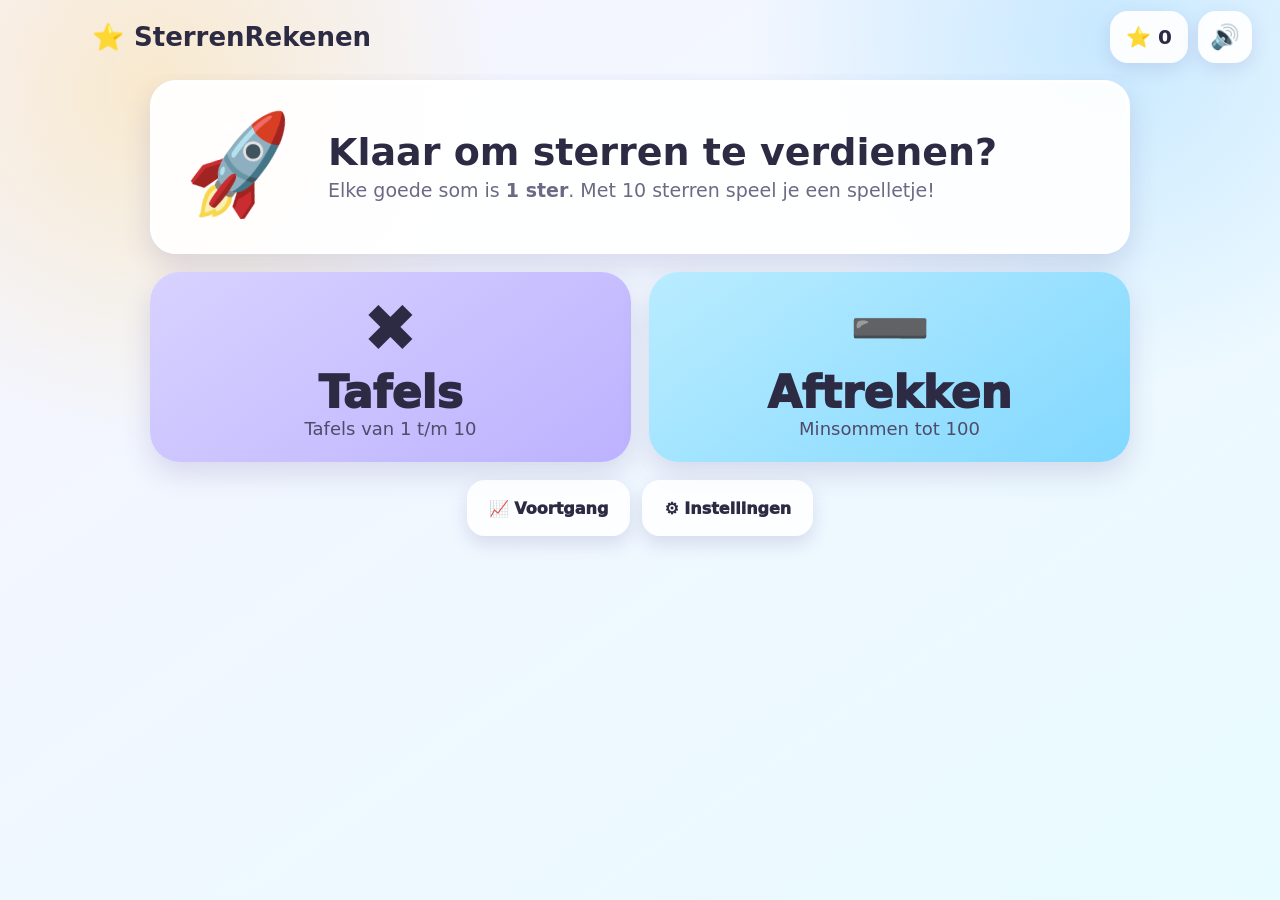
==== index.html @ 69e4a8ac "Added extracted webapp" ====
<!doctype html>
<html lang="nl">
<head>
  <meta charset="utf-8">
  <meta name="viewport" content="width=device-width, initial-scale=1, viewport-fit=cover, user-scalable=no">
  <meta name="theme-color" content="#6c5ce7">
  <meta name="color-scheme" content="light">
  <meta name="mobile-web-app-capable" content="yes">
  <meta name="apple-mobile-web-app-capable" content="yes">
  <meta name="apple-mobile-web-app-status-bar-style" content="default">
  <title>SterrenRekenen</title>
  <link rel="manifest" href="manifest.json">
  <link rel="icon" href="icons/icon-192.png">
  <link rel="apple-touch-icon" href="icons/icon-192.png">
  <link rel="stylesheet" href="style.css">
</head>
<body>
  <div id="app" class="app-shell">
    <header class="topbar">
      <button id="homeButton" class="icon-btn hidden" type="button" aria-label="Naar hoofdmenu">🏠</button>
      <div class="brand" aria-label="SterrenRekenen">
        <span class="brand-star">⭐</span>
        <span>SterrenRekenen</span>
      </div>
      <button id="starCounter" class="star-counter" type="button" aria-label="Voortgang bekijken">
        <span>⭐</span><strong id="starCount">0</strong>
      </button>
      <button id="soundButton" class="icon-btn" type="button" aria-label="Geluid aan of uit">🔊</button>
    </header>

    <main id="screenHost" class="screen-host" aria-live="polite"></main>

    <div id="toast" class="toast" role="status" aria-live="polite"></div>
    <div id="fxLayer" class="fx-layer" aria-hidden="true"></div>
  </div>

  <template id="homeTemplate">
    <section class="screen home-screen">
      <div class="hero-card">
        <div class="mascot" aria-hidden="true">🚀</div>
        <div>
          <h1>Klaar om sterren te verdienen?</h1>
          <p>Elke goede som is <strong>1 ster</strong>. Met 10 sterren speel je een spelletje!</p>
        </div>
      </div>

      <div class="main-choices">
        <button class="choice-card choice-multiply" data-action="choose-multiply" type="button">
          <span class="choice-icon">✖</span>
          <span class="choice-title">Tafels</span>
          <span class="choice-sub">Tafels van 1 t/m 10</span>
        </button>
        <button class="choice-card choice-subtract" data-action="choose-subtract" type="button">
          <span class="choice-icon">➖</span>
          <span class="choice-title">Aftrekken</span>
          <span class="choice-sub">Minsommen tot 100</span>
        </button>
      </div>

      <div id="unlockCard" class="unlock-card hidden">
        <div>
          <div class="unlock-title">🎉 Spelletje verdiend!</div>
          <div>Je hebt genoeg sterren.</div>
        </div>
        <button class="primary-btn game-btn" data-action="choose-game" type="button">🎮 SPEEL EEN SPELLETJE!</button>
      </div>

      <div class="home-actions">
        <button class="secondary-btn" data-action="progress" type="button">📈 Voortgang</button>
        <button class="secondary-btn" data-action="settings" type="button">⚙️ Instellingen</button>
      </div>
    </section>
  </template>

  <template id="tableTemplate">
    <section class="screen table-screen">
      <div class="section-heading">
        <div>
          <div class="eyebrow">Tafels</div>
          <h1>Kies wat je wilt oefenen</h1>
        </div>
      </div>
      <div id="tableGrid" class="table-grid"></div>
    </section>
  </template>

  <template id="practiceTemplate">
    <section class="screen practice-screen">
      <div class="practice-topline">
        <span id="practiceModeLabel" class="pill"></span>
        <span id="streakLabel" class="pill soft">🔥 0 op rij</span>
      </div>

      <div id="problemCard" class="problem-card">
        <div id="problemText" class="problem-text">3 × 7 = ?</div>
        <div id="answerDisplay" class="answer-display" aria-label="Ingevoerd antwoord">&nbsp;</div>
        <div id="feedbackText" class="feedback-text">Tik je antwoord in</div>
      </div>

      <div class="keypad" aria-label="Rekentoetsenbord">
        <button class="key" data-key="1" type="button">1</button>
        <button class="key" data-key="2" type="button">2</button>
        <button class="key" data-key="3" type="button">3</button>
        <button class="key" data-key="4" type="button">4</button>
        <button class="key" data-key="5" type="button">5</button>
        <button class="key" data-key="6" type="button">6</button>
        <button class="key" data-key="7" type="button">7</button>
        <button class="key" data-key="8" type="button">8</button>
        <button class="key" data-key="9" type="button">9</button>
        <button class="key key-back" data-key="back" type="button" aria-label="Wis laatste cijfer">⌫</button>
        <button class="key" data-key="0" type="button">0</button>
        <button class="key key-clear" data-key="clear" type="button" aria-label="Wis antwoord">C</button>
      </div>
      <button id="submitAnswer" class="primary-btn submit-btn" type="button">KLAAR</button>
    </section>
  </template>

  <template id="gameChoiceTemplate">
    <section class="screen game-choice-screen">
      <div class="section-heading centered">
        <div>
          <div class="eyebrow">Beloning</div>
          <h1>Kies een spelletje!</h1>
          <p>Na het spel gaan er 10 sterren van je voorraad af.</p>
        </div>
      </div>
      <div id="gameChoiceGrid" class="game-choice-grid"></div>
    </section>
  </template>

  <template id="gameTemplate">
    <section class="screen game-screen">
      <div class="game-hud">
        <div>
          <div id="gameTitle" class="game-title">Spel</div>
          <div id="gameInstruction" class="game-instruction"></div>
        </div>
        <div class="hud-box">⏱ <strong id="gameTime">30</strong></div>
        <div class="hud-box">🏆 <strong id="gameScore">0</strong></div>
      </div>
      <div id="gameArena" class="game-arena"></div>
    </section>
  </template>

  <template id="resultTemplate">
    <section class="screen result-screen">
      <div class="result-card">
        <div class="result-emoji">🏆</div>
        <div class="eyebrow">Spel afgelopen</div>
        <h1 id="resultTitle">Goed gespeeld!</h1>
        <p class="result-score">Score: <strong id="resultScore">0</strong></p>
        <p id="resultStars" class="result-stars"></p>
        <button class="primary-btn wide-btn" data-action="continue-practice" type="button">➕ VERDER REKENEN</button>
        <button class="secondary-btn wide-btn" data-action="home" type="button">🏠 Hoofdmenu</button>
      </div>
    </section>
  </template>

  <template id="progressTemplate">
    <section class="screen info-screen">
      <div class="info-card">
        <div class="eyebrow">Voortgang</div>
        <h1>Wat heb je al gedaan?</h1>
        <div id="progressStats" class="stats-grid"></div>
        <button class="primary-btn wide-btn" data-action="home" type="button">KLAAR</button>
      </div>
    </section>
  </template>

  <template id="settingsTemplate">
    <section class="screen info-screen">
      <div class="info-card">
        <div class="eyebrow">Instellingen</div>
        <h1>Maak het fijn voor jou</h1>
        <div class="settings-list">
          <button id="settingsSound" class="setting-row" data-action="toggle-sound" type="button">
            <span>Geluid</span><strong>🔊 Aan</strong>
          </button>
          <button id="fullscreenButton" class="setting-row" data-action="fullscreen" type="button">
            <span>Volledig scherm</span><strong>⛶ Open</strong>
          </button>
          <button id="installButton" class="setting-row hidden" data-action="install" type="button">
            <span>App installeren</span><strong>📲 Installeren</strong>
          </button>
          <button class="setting-row danger-row" data-action="reset-progress" type="button">
            <span>Voortgang wissen</span><strong>🗑 Wissen</strong>
          </button>
        </div>
        <p class="small-note">Alles wordt alleen op dit apparaat opgeslagen. Er is geen account en er worden geen gegevens verstuurd.</p>
        <button class="primary-btn wide-btn" data-action="home" type="button">KLAAR</button>
      </div>
    </section>
  </template>

  <script src="math.js" defer></script>
  <script src="games.js" defer></script>
  <script src="app.js" defer></script>
</body>
</html>
---- style.css ----
:root {
  --bg-a: #f7f4ff;
  --bg-b: #e8fbff;
  --ink: #2d2a44;
  --muted: #6d6984;
  --purple: #6c5ce7;
  --purple-dark: #5547c9;
  --yellow: #ffd166;
  --green: #2ecc71;
  --blue: #36b5ff;
  --pink: #ff6b9f;
  --orange: #ff9f43;
  --card: rgba(255,255,255,.92);
  --shadow: 0 12px 28px rgba(76, 61, 135, .16);
  --radius: 26px;
}

* { box-sizing: border-box; -webkit-tap-highlight-color: transparent; }
html, body { margin: 0; width: 100%; min-height: 100%; overflow: hidden; }
body {
  min-height: 100dvh;
  font-family: ui-rounded, "Arial Rounded MT Bold", "Trebuchet MS", system-ui, sans-serif;
  color: var(--ink);
  background:
    radial-gradient(circle at 12% 10%, rgba(255,209,102,.32), transparent 22rem),
    radial-gradient(circle at 86% 4%, rgba(54,181,255,.22), transparent 22rem),
    linear-gradient(145deg, var(--bg-a), var(--bg-b));
  user-select: none;
  -webkit-user-select: none;
  overscroll-behavior: none;
}
button { font: inherit; color: inherit; touch-action: manipulation; }
button:focus-visible { outline: 4px solid rgba(54,181,255,.45); outline-offset: 3px; }
button:active { transform: translateY(2px) scale(.985); }

.app-shell { min-height: 100dvh; display: flex; flex-direction: column; position: relative; overflow: hidden; }
.topbar {
  height: 74px;
  padding: max(10px, env(safe-area-inset-top)) clamp(12px, 3vw, 28px) 10px;
  display: grid;
  grid-template-columns: 54px 1fr auto 54px;
  align-items: center;
  gap: 10px;
  z-index: 20;
}
/* Geef elk onderdeel een vaste gridkolom. Zo schuift de titel niet op als de homeknop verborgen is. */
#homeButton { grid-column: 1; }
.brand { grid-column: 2; min-width: 0; display: flex; align-items: center; gap: 10px; font-weight: 900; font-size: clamp(18px, 3vw, 26px); white-space: nowrap; overflow: hidden; }
.star-counter { grid-column: 3; }
#soundButton { grid-column: 4; }
.brand-star { animation: bob 2.2s ease-in-out infinite; }
.icon-btn, .star-counter {
  min-width: 52px; min-height: 52px; border: 0; border-radius: 18px; background: var(--card); box-shadow: 0 6px 18px rgba(76,61,135,.12); cursor: pointer;
}
.icon-btn { font-size: 24px; }
.star-counter { padding: 0 16px; display: flex; align-items: center; gap: 7px; font-size: 20px; }

.screen-host { flex: 1; min-height: 0; overflow: auto; padding: 6px clamp(12px, 3vw, 30px) max(18px, env(safe-area-inset-bottom)); }
.screen { width: min(980px, 100%); margin: 0 auto; min-height: 100%; animation: fadeUp .25s ease both; }
.hidden { display: none !important; }

.home-screen { display: flex; flex-direction: column; justify-content: center; gap: 18px; padding-bottom: 12px; }
.hero-card, .info-card, .result-card {
  background: var(--card); border: 3px solid rgba(255,255,255,.9); border-radius: var(--radius); box-shadow: var(--shadow);
}
.hero-card { display: flex; align-items: center; gap: clamp(14px, 4vw, 30px); padding: clamp(18px, 4vw, 30px); }
.hero-card h1 { margin: 0 0 7px; font-size: clamp(24px, 4vw, 38px); line-height: 1.05; }
.hero-card p { margin: 0; color: var(--muted); font-size: clamp(15px, 2.4vw, 19px); }
.mascot { font-size: clamp(54px, 10vw, 92px); transform: rotate(-8deg); animation: floaty 3s ease-in-out infinite; }

.main-choices { display: grid; grid-template-columns: repeat(2, minmax(0,1fr)); gap: 18px; }
.choice-card { border: 0; min-height: 190px; border-radius: 30px; padding: 20px; display: flex; flex-direction: column; align-items: center; justify-content: center; cursor: pointer; box-shadow: var(--shadow); transition: transform .18s ease, box-shadow .18s ease; }
.choice-card:hover { transform: translateY(-3px); box-shadow: 0 16px 32px rgba(76,61,135,.2); }
.choice-multiply { background: linear-gradient(145deg,#d8d2ff,#bcb2ff); }
.choice-subtract { background: linear-gradient(145deg,#b9ecff,#82d8ff); }
.choice-icon { font-size: clamp(46px, 7vw, 66px); font-weight: 900; line-height: 1; }
.choice-title { font-size: clamp(28px, 5vw, 44px); font-weight: 1000; margin-top: 5px; }
.choice-sub { color: #4f4b68; font-size: clamp(14px, 2vw, 18px); }

.unlock-card { background: linear-gradient(100deg,#fff2a8,#ffd166); border: 3px solid rgba(255,255,255,.72); border-radius: 24px; padding: 14px 18px; display: flex; align-items: center; justify-content: space-between; gap: 14px; box-shadow: var(--shadow); }
.unlock-title { font-weight: 1000; font-size: 20px; }
.home-actions { display: flex; gap: 12px; justify-content: center; flex-wrap: wrap; }

.primary-btn, .secondary-btn {
  border: 0; border-radius: 18px; min-height: 56px; padding: 12px 22px; font-weight: 1000; cursor: pointer; box-shadow: 0 8px 18px rgba(76,61,135,.15); transition: transform .14s ease;
}
.primary-btn { color: white; background: linear-gradient(180deg,var(--purple),var(--purple-dark)); }
.secondary-btn { background: rgba(255,255,255,.86); }
.game-btn { white-space: nowrap; }
.wide-btn { width: 100%; margin-top: 12px; }

.section-heading { display: flex; align-items: flex-end; justify-content: space-between; margin: 14px 2px 20px; }
.section-heading.centered { text-align: center; justify-content: center; }
.section-heading h1, .info-card h1, .result-card h1 { margin: 3px 0 0; font-size: clamp(28px, 5vw, 42px); }
.section-heading p { margin: 7px 0 0; color: var(--muted); }
.eyebrow { text-transform: uppercase; letter-spacing: .11em; color: var(--purple); font-size: 13px; font-weight: 1000; }

.table-grid { display: grid; grid-template-columns: repeat(4, minmax(0,1fr)); gap: 14px; padding-bottom: 14px; }
.table-btn { min-height: 92px; border: 0; border-radius: 22px; background: rgba(255,255,255,.92); box-shadow: 0 8px 20px rgba(76,61,135,.12); font-size: clamp(22px, 4vw, 32px); font-weight: 1000; cursor: pointer; }
.table-btn.all { grid-column: span 2; background: linear-gradient(145deg,#fff0a5,#ffd166); }
.table-btn.done { box-shadow: inset 0 0 0 4px rgba(46,204,113,.38), 0 8px 20px rgba(76,61,135,.12); }

.practice-screen { display: flex; flex-direction: column; gap: 12px; max-width: 700px; padding-bottom: 12px; }
.practice-topline { display: flex; gap: 10px; justify-content: space-between; }
.pill { padding: 9px 13px; background: rgba(108,92,231,.12); border-radius: 999px; font-weight: 900; }
.pill.soft { background: rgba(255,159,67,.14); }
.problem-card { flex: 1 0 auto; min-height: 210px; background: var(--card); border: 3px solid rgba(255,255,255,.9); border-radius: 30px; box-shadow: var(--shadow); padding: 18px; display: grid; place-items: center; align-content: center; transition: background .2s ease, transform .2s ease; }
.problem-card.correct { background: #ddf9e9; animation: successPulse .46s ease; }
.problem-card.try-again { animation: gentleShake .3s ease; }
.problem-text { font-size: clamp(44px, 10vw, 82px); font-weight: 1000; line-height: 1.05; text-align: center; font-variant-numeric: tabular-nums; }
.answer-display { margin-top: 6px; min-height: 49px; font-size: clamp(30px, 7vw, 50px); font-weight: 1000; color: var(--purple); }
.feedback-text { min-height: 24px; margin-top: 6px; color: var(--muted); font-weight: 800; text-align: center; }
.keypad { display: grid; grid-template-columns: repeat(3,1fr); gap: 8px; }
.key { min-height: clamp(54px, 8vh, 68px); border: 0; border-radius: 17px; background: rgba(255,255,255,.94); box-shadow: 0 5px 12px rgba(76,61,135,.12); font-size: clamp(24px, 5vw, 34px); font-weight: 1000; cursor: pointer; }
.key-back { background: #ffe6ee; }
.key-clear { background: #fff0d8; }
.submit-btn { min-height: 64px; font-size: 22px; }

.game-choice-grid { display: grid; grid-template-columns: repeat(3,minmax(0,1fr)); gap: 16px; padding-bottom: 18px; }
.game-option { min-height: 175px; border: 0; border-radius: 28px; padding: 18px; background: var(--card); box-shadow: var(--shadow); cursor: pointer; display: flex; flex-direction: column; justify-content: center; align-items: center; text-align: center; }
.game-option .emoji { font-size: 54px; }
.game-option .name { margin-top: 8px; font-weight: 1000; font-size: 22px; }
.game-option .desc { margin-top: 5px; color: var(--muted); font-size: 14px; }

.game-screen { display: flex; flex-direction: column; min-height: 100%; overflow: hidden; }
.game-hud { display: grid; grid-template-columns: 1fr auto auto; gap: 10px; align-items: center; margin-bottom: 8px; }
.game-title { font-weight: 1000; font-size: clamp(20px,3.5vw,30px); }
.game-instruction { color: var(--muted); font-size: 14px; }
.hud-box { background: rgba(255,255,255,.9); border-radius: 16px; min-width: 78px; min-height: 52px; display: grid; place-items: center; padding: 7px 12px; box-shadow: 0 5px 14px rgba(76,61,135,.1); }
.game-arena { position: relative; flex: 1; min-height: 360px; border-radius: 28px; overflow: hidden; background: linear-gradient(180deg,#bfeeff,#e9faff); box-shadow: inset 0 0 0 3px rgba(255,255,255,.7), var(--shadow); touch-action: none; }

/* Catch game */
.catcher-basket { position:absolute; width:92px; height:56px; bottom:16px; left:50%; transform:translateX(-50%); display:grid; place-items:center; font-size:54px; z-index:4; pointer-events:none; }
.falling-item { position:absolute; width:48px; height:48px; display:grid; place-items:center; font-size:38px; pointer-events:none; will-change:transform; }

/* Balloons */
.balloon { position:absolute; width:74px; height:92px; border:0; background:transparent; font-size:58px; cursor:pointer; transform-origin:center bottom; animation: balloonWobble 1.4s ease-in-out infinite alternate; }
.balloon.pop { animation: pop .18s ease forwards; pointer-events:none; }

/* Moles */
.mole-grid { width:100%; height:100%; min-height:360px; display:grid; grid-template-columns:repeat(3,1fr); gap:12px; padding:18px; align-content:center; }
.mole-hole { position:relative; min-height:92px; border-radius:50%; background:rgba(86,62,52,.18); box-shadow:inset 0 12px 18px rgba(86,62,52,.18); overflow:hidden; }
.mole-target { position:absolute; inset:0; border:0; background:transparent; font-size:58px; transform:translateY(92%); transition:transform .14s ease; cursor:pointer; }
.mole-target.up { transform:translateY(5%); }

/* Space */
.space-arena { background: radial-gradient(circle at 40% 18%,#4851a7,#171938 65%,#0d0e22); }
.spaceship { position:absolute; width:72px; height:72px; bottom:20px; left:50%; transform:translateX(-50%); display:grid; place-items:center; font-size:58px; pointer-events:none; z-index:4; }
.space-item { position:absolute; width:46px; height:46px; display:grid; place-items:center; font-size:36px; pointer-events:none; will-change:transform; }
.space-flash { position:absolute; inset:0; background:rgba(255,93,93,.22); opacity:0; pointer-events:none; }
.space-flash.hit { animation: hitFlash .22s ease; }

/* Memory */
.memory-grid { width:100%; height:100%; min-height:360px; display:grid; grid-template-columns:repeat(4,1fr); grid-template-rows:repeat(3,1fr); gap:10px; padding:14px; }
.memory-card { position:relative; border:0; border-radius:18px; background:linear-gradient(145deg,#d9b56f,#b98436); box-shadow:inset 0 0 0 4px rgba(255,255,255,.28),0 6px 12px rgba(76,61,135,.12); font-size:clamp(34px,7vw,56px); cursor:pointer; transform-style:preserve-3d; transition:transform .22s ease, background .22s ease; }
.memory-card::before { content:"🔒"; position:absolute; inset:0; display:grid; place-items:center; font-size:clamp(28px,6vw,48px); }
.memory-card.revealed, .memory-card.matched { background:#fff8de; }
.memory-card.revealed::before, .memory-card.matched::before { content:""; }
.memory-card.matched { box-shadow:inset 0 0 0 4px rgba(46,204,113,.4),0 6px 12px rgba(76,61,135,.12); }

.info-screen, .result-screen { display:grid; place-items:center; padding:16px 0; }
.info-card, .result-card { width:min(650px,100%); padding:clamp(20px,5vw,34px); }
.result-card { text-align:center; }
.result-emoji { font-size:76px; animation:bob 1.4s ease-in-out infinite; }
.result-score { font-size:28px; margin:14px 0 4px; }
.result-stars { color:var(--muted); }
.stats-grid { display:grid; grid-template-columns:repeat(2,1fr); gap:12px; margin:20px 0; }
.stat-card { padding:16px; background:#f6f4ff; border-radius:18px; }
.stat-number { font-size:32px; font-weight:1000; color:var(--purple); }
.stat-label { color:var(--muted); font-weight:800; }
.settings-list { display:grid; gap:10px; margin:20px 0; }
.setting-row { width:100%; min-height:62px; border:0; border-radius:18px; padding:12px 16px; display:flex; align-items:center; justify-content:space-between; gap:12px; background:#f6f4ff; cursor:pointer; }
.danger-row { background:#fff0f3; }
.small-note { font-size:13px; line-height:1.45; color:var(--muted); }

.toast { position:fixed; left:50%; bottom:max(22px,env(safe-area-inset-bottom)); transform:translate(-50%,18px); z-index:100; background:#29263d; color:white; border-radius:999px; padding:10px 18px; font-weight:900; opacity:0; pointer-events:none; transition:.22s ease; }
.toast.show { opacity:1; transform:translate(-50%,0); }
.fx-layer { position:fixed; inset:0; pointer-events:none; z-index:90; overflow:hidden; }
.confetti-piece { position:absolute; top:-24px; width:12px; height:18px; border-radius:3px; animation:confettiFall 1.7s linear forwards; }
.fly-star { position:fixed; font-size:34px; z-index:95; animation:starFly .72s cubic-bezier(.2,.75,.35,1) forwards; }

@keyframes fadeUp { from{opacity:0;transform:translateY(8px)} to{opacity:1;transform:none} }
@keyframes floaty { 0%,100%{transform:translateY(0) rotate(-8deg)} 50%{transform:translateY(-7px) rotate(-4deg)} }
@keyframes bob { 0%,100%{transform:translateY(0) rotate(0)} 50%{transform:translateY(-4px) rotate(8deg)} }
@keyframes successPulse { 0%{transform:scale(1)} 50%{transform:scale(1.018)} 100%{transform:scale(1)} }
@keyframes gentleShake { 0%,100%{transform:translateX(0)} 30%{transform:translateX(-6px)} 70%{transform:translateX(6px)} }
@keyframes balloonWobble { from{transform:rotate(-4deg)} to{transform:rotate(4deg)} }
@keyframes pop { to{transform:scale(1.35);opacity:0} }
@keyframes hitFlash { 0%{opacity:0} 45%{opacity:1} 100%{opacity:0} }
@keyframes confettiFall { to{transform:translate3d(var(--drift),110vh,0) rotate(780deg);opacity:.9} }
@keyframes starFly { 0%{transform:translate(0,0) scale(.8);opacity:0} 25%{opacity:1} 100%{transform:translate(var(--dx),var(--dy)) scale(.35);opacity:0} }

@media (max-width: 720px) {
  .topbar { grid-template-columns: 50px 1fr auto 50px; }
  .main-choices { grid-template-columns: 1fr; }
  .choice-card { min-height: 140px; }
  .unlock-card { flex-direction:column; text-align:center; }
  .table-grid { grid-template-columns:repeat(3,1fr); }
  .table-btn.all { grid-column:span 3; }
  .game-choice-grid { grid-template-columns:1fr; }
  .game-option { min-height:120px; }
}

@media (max-width: 480px) {
  .brand span:last-child { display:none; }
}

@media (max-height: 720px) and (orientation: landscape) {
  .topbar { height:58px; padding-top:6px; padding-bottom:6px; }
  .icon-btn,.star-counter { min-height:44px; min-width:44px; }
  .home-screen { justify-content:flex-start; gap:10px; }
  .hero-card { padding:12px 18px; }
  .hero-card h1 { font-size:24px; }
  .mascot { font-size:52px; }
  .choice-card { min-height:130px; }
  .practice-screen { gap:7px; }
  .problem-card { min-height:140px; padding:10px; }
  .problem-text { font-size:52px; }
  .answer-display { min-height:34px; font-size:34px; }
  .key { min-height:45px; }
  .submit-btn { min-height:52px; }
  .game-arena { min-height:280px; }
}

@media (prefers-reduced-motion: reduce) {
  *,*::before,*::after { animation-duration:.001ms !important; animation-iteration-count:1 !important; transition-duration:.001ms !important; }
}


.reward-modal { position:fixed; inset:0; z-index:120; display:grid; place-items:center; padding:18px; background:rgba(45,42,68,.36); backdrop-filter:blur(5px); }
.reward-card { width:min(480px,100%); padding:26px; text-align:center; background:white; border-radius:30px; box-shadow:0 22px 55px rgba(45,42,68,.28); animation:successPulse .35s ease; }
.reward-card h2 { margin:5px 0 8px; font-size:clamp(28px,6vw,40px); }
.reward-card p { color:var(--muted); margin:0 0 14px; }
.reward-stars { font-size:44px; margin-bottom:5px; letter-spacing:6px; }
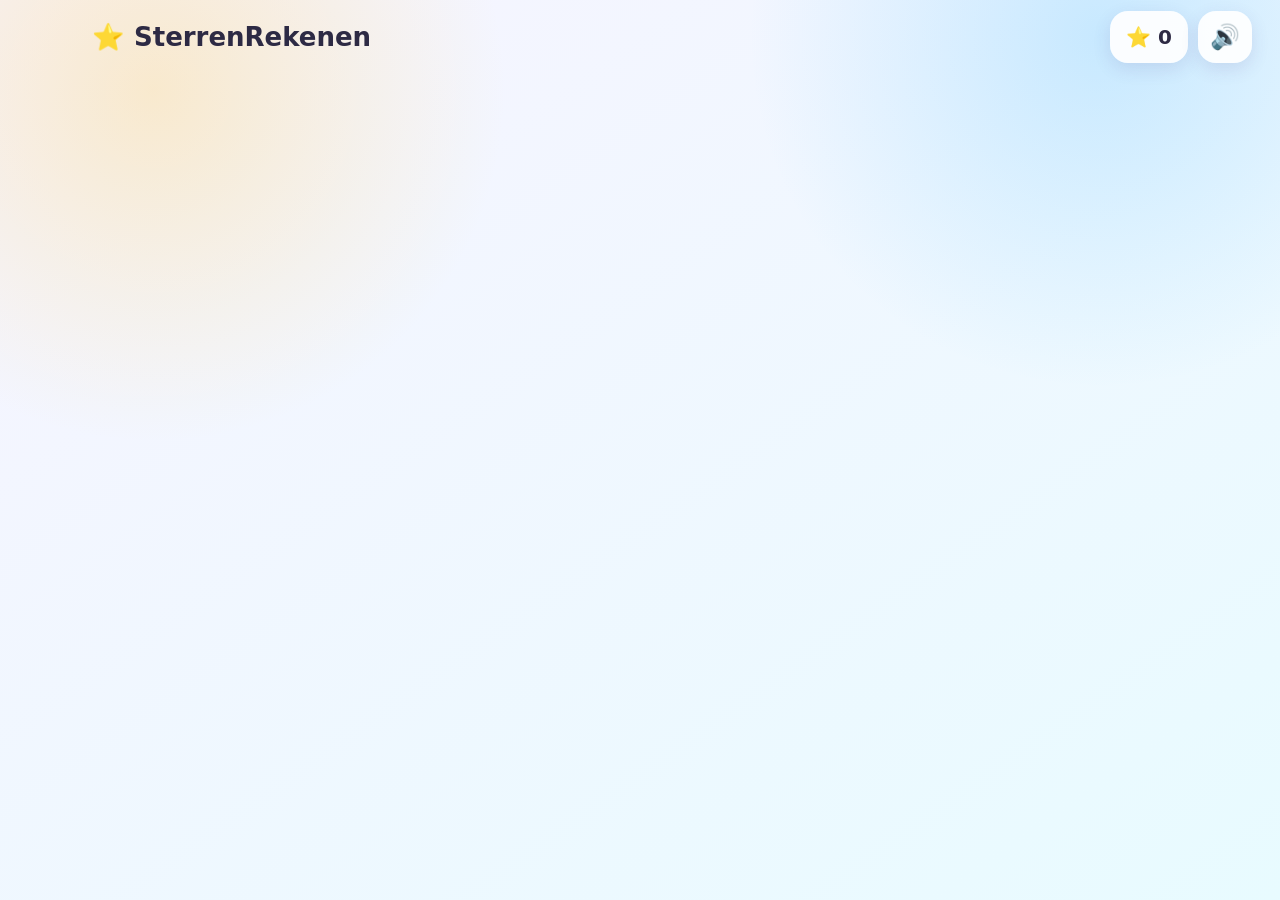
==== commit e52caa73: "initial city builder game" ====
--- a/index.html
+++ b/index.html
@@ -40,7 +40,7 @@
         <div class="mascot" aria-hidden="true">🚀</div>
         <div>
           <h1>Klaar om sterren te verdienen?</h1>
-          <p>Elke goede som is <strong>1 ster</strong>. Met 10 sterren speel je een spelletje!</p>
+          <p>Elke goede som is <strong>1 ster</strong>. Speel een spelletje met 10 sterren of spaar voor je eigen stad!</p>
         </div>
       </div>
 
@@ -65,6 +65,12 @@
         <button class="primary-btn game-btn" data-action="choose-game" type="button">🎮 SPEEL EEN SPELLETJE!</button>
       </div>
 
+      <button class="city-home-card" data-action="city" type="button">
+        <span class="city-home-art" aria-hidden="true"></span>
+        <span class="city-home-copy"><span class="eyebrow">Bouwen met je sterren</span><strong>Mijn sterrenstad</strong><span>Huisjes, bloemen en jouw eigen straten.<br>Wat bouw jij vandaag?</span></span>
+        <span class="city-home-arrow" aria-hidden="true">➜</span>
+      </button>
+
       <div class="home-actions">
         <button class="secondary-btn" data-action="progress" type="button">📈 Voortgang</button>
         <button class="secondary-btn" data-action="settings" type="button">⚙️ Instellingen</button>
@@ -77,10 +83,12 @@
       <div class="section-heading">
         <div>
           <div class="eyebrow">Tafels</div>
-          <h1>Kies wat je wilt oefenen</h1>
+          <h1>Kies één of meer tafels</h1>
+          <p>Tik op alle tafels die je samen wilt oefenen.</p>
         </div>
       </div>
       <div id="tableGrid" class="table-grid"></div>
+      <button id="startTablesButton" class="primary-btn wide-btn" data-action="start-tables" type="button" disabled>START MET REKENEN</button>
     </section>
   </template>
 
@@ -112,6 +120,7 @@
         <button class="key key-clear" data-key="clear" type="button" aria-label="Wis antwoord">C</button>
       </div>
       <button id="submitAnswer" class="primary-btn submit-btn" type="button">KLAAR</button>
+      <div class="keyboard-hint">⌨️ Typ cijfers • Enter is klaar • Backspace wist</div>
     </section>
   </template>
 
@@ -194,6 +203,8 @@
 
   <script src="math.js" defer></script>
   <script src="games.js" defer></script>
+  <script src="city-model.js" defer></script>
+  <script src="city.js" defer></script>
   <script src="app.js" defer></script>
 </body>
 </html>
--- a/style.css
+++ b/style.css
@@ -33,8 +33,9 @@
 button:focus-visible { outline: 4px solid rgba(54,181,255,.45); outline-offset: 3px; }
 button:active { transform: translateY(2px) scale(.985); }
 
-.app-shell { min-height: 100dvh; display: flex; flex-direction: column; position: relative; overflow: hidden; }
+.app-shell { height: 100dvh; min-height: 100dvh; display: flex; flex-direction: column; position: relative; overflow: hidden; }
 .topbar {
+  flex-shrink: 0;
   height: 74px;
   padding: max(10px, env(safe-area-inset-top)) clamp(12px, 3vw, 28px) 10px;
   display: grid;
@@ -99,6 +100,9 @@
 .table-btn { min-height: 92px; border: 0; border-radius: 22px; background: rgba(255,255,255,.92); box-shadow: 0 8px 20px rgba(76,61,135,.12); font-size: clamp(22px, 4vw, 32px); font-weight: 1000; cursor: pointer; }
 .table-btn.all { grid-column: span 2; background: linear-gradient(145deg,#fff0a5,#ffd166); }
 .table-btn.done { box-shadow: inset 0 0 0 4px rgba(46,204,113,.38), 0 8px 20px rgba(76,61,135,.12); }
+.table-btn.selected { color:white; background:linear-gradient(145deg,var(--purple),var(--purple-dark)); box-shadow:0 10px 24px rgba(85,71,201,.3); }
+.table-btn.selected.done { box-shadow:inset 0 0 0 4px rgba(255,255,255,.35),0 10px 24px rgba(85,71,201,.3); }
+.primary-btn:disabled { opacity:.48; cursor:not-allowed; box-shadow:none; }
 
 .practice-screen { display: flex; flex-direction: column; gap: 12px; max-width: 700px; padding-bottom: 12px; }
 .practice-topline { display: flex; gap: 10px; justify-content: space-between; }
@@ -115,12 +119,19 @@
 .key-back { background: #ffe6ee; }
 .key-clear { background: #fff0d8; }
 .submit-btn { min-height: 64px; font-size: 22px; }
+.keyboard-hint { display:none; color:var(--muted); font-size:13px; font-weight:800; text-align:center; }
+
+@media (hover:hover) and (pointer:fine) {
+  .keyboard-hint { display:block; }
+}
 
 .game-choice-grid { display: grid; grid-template-columns: repeat(3,minmax(0,1fr)); gap: 16px; padding-bottom: 18px; }
 .game-option { min-height: 175px; border: 0; border-radius: 28px; padding: 18px; background: var(--card); box-shadow: var(--shadow); cursor: pointer; display: flex; flex-direction: column; justify-content: center; align-items: center; text-align: center; }
 .game-option .emoji { font-size: 54px; }
 .game-option .name { margin-top: 8px; font-weight: 1000; font-size: 22px; }
 .game-option .desc { margin-top: 5px; color: var(--muted); font-size: 14px; }
+.game-option.featured { position:relative; background:linear-gradient(145deg,#fff5bd,#ffd6f0); box-shadow:inset 0 0 0 4px rgba(255,255,255,.7),var(--shadow); }
+.new-badge { position:absolute; top:10px; right:10px; padding:5px 9px; border-radius:999px; color:white; background:var(--pink); font-size:11px; font-weight:1000; transform:rotate(5deg); }
 
 .game-screen { display: flex; flex-direction: column; min-height: 100%; overflow: hidden; }
 .game-hud { display: grid; grid-template-columns: 1fr auto auto; gap: 10px; align-items: center; margin-bottom: 8px; }
@@ -157,6 +168,28 @@
 .memory-card.revealed, .memory-card.matched { background:#fff8de; }
 .memory-card.revealed::before, .memory-card.matched::before { content:""; }
 .memory-card.matched { box-shadow:inset 0 0 0 4px rgba(46,204,113,.4),0 6px 12px rgba(76,61,135,.12); }
+
+/* Draakjesfeest */
+.dragon-arena { background:linear-gradient(180deg,#6d5dfc 0%,#b47cff 48%,#ffe59a 100%); padding:14px; display:flex; flex-direction:column; gap:10px; }
+.dragon-top { display:grid; grid-template-columns:auto 1fr auto; gap:12px; align-items:center; min-height:105px; }
+.dragon-friend { font-size:72px; filter:drop-shadow(0 7px 4px rgba(45,42,68,.2)); transform-origin:center bottom; }
+.dragon-friend.happy { animation:dragonHappy .34s ease; }
+.dragon-wish { background:white; border-radius:24px; padding:12px 16px; text-align:center; box-shadow:var(--shadow); font-weight:900; }
+.dragon-wish strong { display:block; font-size:42px; line-height:1.05; }
+.dragon-combo { min-width:82px; color:white; text-align:center; font-weight:1000; text-shadow:0 2px 5px rgba(45,42,68,.25); }
+.dragon-combo strong { display:block; font-size:30px; }
+.dragon-meter { height:16px; background:rgba(255,255,255,.45); border-radius:999px; overflow:hidden; box-shadow:inset 0 2px 5px rgba(45,42,68,.15); }
+.dragon-meter-fill { height:100%; width:0; border-radius:inherit; background:linear-gradient(90deg,#ffd166,#ff6b9f,#6c5ce7,#36b5ff); transition:width .2s ease; }
+.dragon-food-grid { flex:1; display:grid; grid-template-columns:repeat(3,1fr); gap:10px; min-height:220px; }
+.dragon-food { border:0; border-radius:22px; background:rgba(255,255,255,.9); font-size:clamp(40px,8vw,64px); cursor:pointer; box-shadow:0 8px 18px rgba(45,42,68,.16); animation:foodArrive .2s ease both; }
+.dragon-food.good { animation:foodGood .3s ease forwards; }
+.dragon-food.bad { animation:gentleShake .3s ease; background:#ffe0e7; }
+.dragon-fever { position:absolute; inset:0; display:grid; place-items:center; color:white; font-size:clamp(34px,8vw,72px); font-weight:1000; text-align:center; text-shadow:0 5px 12px #8b3dc7; background:rgba(255,107,159,.22); pointer-events:none; animation:feverFlash .65s ease forwards; z-index:8; }
+
+@keyframes dragonHappy { 50%{transform:translateY(-12px) rotate(-7deg) scale(1.12)} }
+@keyframes foodArrive { from{opacity:0;transform:scale(.7) rotate(-5deg)} }
+@keyframes foodGood { to{transform:translateY(-30px) scale(.35);opacity:0} }
+@keyframes feverFlash { 0%{opacity:0;transform:scale(.7)} 30%{opacity:1;transform:scale(1)} 100%{opacity:0;transform:scale(1.15)} }
 
 .info-screen, .result-screen { display:grid; place-items:center; padding:16px 0; }
 .info-card, .result-card { width:min(650px,100%); padding:clamp(20px,5vw,34px); }
@@ -232,3 +265,94 @@
 .reward-card h2 { margin:5px 0 8px; font-size:clamp(28px,6vw,40px); }
 .reward-card p { color:var(--muted); margin:0 0 14px; }
 .reward-stars { font-size:44px; margin-bottom:5px; letter-spacing:6px; }
+
+/* Sterrenstad */
+.city-home-card { position: relative; display: flex; align-items: center; gap: 20px; width: 100%; min-height: 145px; padding: 15px 28px 15px 12px; text-align: left; border: 2px solid white; border-radius: 26px; background: linear-gradient(110deg,#d6edbc,#eff9df 48%,#faf4ff); box-shadow: var(--shadow); cursor: pointer; overflow: hidden; }
+.city-home-art { flex: 0 0 145px; height: 130px; background: url('assets/city-atlas.png') 0 0 / 400% 200%; }
+.city-home-copy { display: grid; gap: 5px; position: relative; }
+.city-home-copy strong { font-size: clamp(22px,3vw,31px); color: #494083; }
+.city-home-copy > span:last-child { color: #626775; font-size: 15px; line-height: 1.45; }
+.city-home-arrow { margin-left: auto; background: white; border-radius: 50%; width: 48px; height: 48px; flex-shrink: 0; display: grid; place-items: center; font-size: 25px; color: var(--purple); }
+.showing-city { padding-top: 0; }
+.city-screen { max-width: 1440px; width: 100%; }
+.city-heading { display:flex; align-items:center; justify-content:space-between; gap:16px; padding:10px 8px 16px; }
+.city-heading h1 { margin: 3px 0 4px; font-size: clamp(25px,3.1vw,38px); letter-spacing: -.9px; }
+.city-heading h1 span { color: #efb537; }
+.city-heading p { margin: 0; font-size: 14px; color: var(--muted); }
+.city-heading > button { font-size: 14px; min-height: 46px; white-space: nowrap; }
+.city-world-wrap { position:relative; border-radius:28px; overflow:hidden; border:3px solid #fff; box-shadow:0 12px 32px #588d5020; background:#e1f0ce; }
+#cityCanvas { display:block; width:100%; height:clamp(340px,49vh,600px); touch-action:none; cursor:grab; }
+#cityCanvas:active { cursor:grabbing; }
+#cityCanvas:focus-visible { outline:4px solid var(--purple); outline-offset:-5px; }
+.city-world-badge { position:absolute; top:18px; left:18px; z-index:1; display:flex; align-items:center; gap:8px; padding:8px 14px; background:#ffffffdf; border:1px solid #fff; border-radius:15px; color:#567141; font-size:13px; font-weight:800; pointer-events:none; box-shadow:0 4px 16px #497a3620; }
+.city-sun { font-size:23px; color:#edb334; }
+.city-world-controls { position:absolute; right:16px; bottom:18px; display:grid; gap:7px; }
+.city-world-controls button { width:44px; height:44px; border:2px solid white; border-radius:15px; box-shadow:0 3px 10px #576d3825; background:#fffffff0; color:var(--purple-dark); font-size:24px; cursor:pointer; }
+.city-world-controls button:last-child { font-size:18px; }
+.city-world-tip { position:absolute; bottom:15px; left:18px; border-radius:10px; padding:6px 10px; background:#ffffffe0; color:#557147; font-size:12px; pointer-events:none; }
+.city-build-panel { display:flex; justify-content:space-between; align-items:center; gap:12px; min-height:88px; padding:7px 18px 7px 8px; margin:10px 0 14px; background:#fff; border:1px solid #e6ddff; border-radius:20px; }
+.city-build-copy { display:flex; align-items:center; gap:10px; min-width:0; }
+.city-build-copy strong { font-size:17px; }
+.city-build-copy strong span { margin-left:8px; font-size:14px; color:#8e6d21; }
+.city-build-copy p { font-size:13px; color:var(--muted); margin:5px 0; line-height:1.4; }
+.city-build-actions { display:flex; gap:8px; flex-shrink:0; }
+.city-build-actions button { min-height:44px; font-size:13px; padding:10px 16px; }
+.city-build-actions button:disabled { opacity:.48; cursor:default; }
+.city-shop { background:#ffffffd9; border:2px solid #fff; border-radius:26px; padding:18px; box-shadow:0 6px 24px #6354820c; }
+.city-shop-heading { display:flex; align-items:center; justify-content:space-between; gap:12px; padding:0 4px 13px; }
+.city-shop h2 { margin:0 0 4px; font-size:25px; color:#40376e; }
+.city-shop-heading p { margin:0; font-size:14px; color:var(--muted); }
+.city-save-note { font-size:12px; color:#718568; background:#f1f7eb; border-radius:20px; padding:7px 12px; }
+.city-shop-grid { display:grid; grid-template-columns:repeat(8,minmax(0,1fr)); gap:9px; }
+.city-item { border:2px solid #eee8fb; border-radius:19px; background:linear-gradient(#fff,#f8f7ff); padding:4px 4px 10px; display:flex; flex-direction:column; align-items:center; min-width:0; cursor:pointer; transition:border-color .15s,background .15s; }
+.city-item:hover { border-color:#b8a2f5; background:#f2edff; }
+.city-item.selected { border:3px solid #8053e8; padding:3px 3px 9px; box-shadow:0 3px 14px #8053e81f; background:#f7f2ff; }
+.city-item strong { font-size:14px; }
+.city-price { font-size:15px; font-weight:900; color:#715428; margin:5px 0; }
+.city-item small { font-size:10px; color:#678451; }
+.city-item.saving small { color:#81788e; }
+.city-sprite { display:block; flex-shrink:0; width:100%; aspect-ratio:1; background-image:url('assets/city-atlas.png'); background-size:400% 200%; background-position:calc(var(--sx) * 100% / 3) calc(var(--sy) * 100%); background-repeat:no-repeat; }
+.city-selected-sprite { width:72px; height:72px; }
+.city-footnote { font-size:12px; color:var(--muted); text-align:center; margin:14px 8px 6px; line-height:1.5; }
+@media (max-width:950px) {
+  .city-shop-grid { grid-template-columns:repeat(4,minmax(0,1fr)); }
+  .city-item { display:grid; grid-template-columns:65px 1fr; grid-template-rows:1fr 1fr 1fr; column-gap:3px; text-align:left; padding:6px; }
+  .city-item.selected { padding:5px; }
+  .city-item .city-sprite { grid-row:1/4; }
+  .city-item strong { font-size:13px; align-self:end; }
+  .city-item .city-price { font-size:13px; margin:2px 0; }
+  .city-item small { font-size:9px; align-self:start; }
+}
+@media (max-width:620px) {
+  .city-heading { padding:8px 0 12px; gap:8px; }
+  .city-heading .eyebrow { font-size:10px; }
+  .city-heading h1 { font-size:25px; }
+  .city-heading p { font-size:11px; }
+  .city-heading > button { font-size:11px; padding:9px; min-width:0; }
+  .city-heading h1 span { display:none; }
+  .city-world-wrap { border-radius:20px; }
+  #cityCanvas { height:360px; }
+  .city-world-badge { top:10px; left:10px; font-size:11px; padding:5px 10px; }
+  .city-world-tip { max-width:calc(100% - 80px); bottom:10px; left:10px; font-size:10px; }
+  .city-world-controls { right:10px; bottom:12px; }
+  .city-build-panel { flex-wrap:wrap; padding:8px 10px; gap:6px; }
+  .city-build-copy { gap:4px; }
+  .city-selected-sprite { width:58px; height:58px; }
+  .city-build-actions { width:100%; justify-content:flex-end; }
+  .city-build-actions .primary-btn { flex:1; }
+  .city-shop { padding:12px 9px; border-radius:20px; }
+  .city-shop-grid { grid-template-columns:repeat(2,minmax(0,1fr)); gap:7px; }
+  .city-shop h2 { font-size:22px; }
+  .city-shop-heading p { font-size:12px; }
+  .city-save-note { display:none; }
+  .city-item { grid-template-columns:66px 1fr; }
+  .city-item strong { font-size:13px; }
+  .city-home-card { gap:5px; padding:12px 10px; }
+  .city-home-art { flex-basis:90px; height:90px; }
+  .city-home-copy > span:last-child { font-size:12px; }
+  .city-home-copy .eyebrow { font-size:10px; }
+  .city-home-arrow { width:32px; height:32px; font-size:18px; }
+}
+@media (prefers-reduced-motion: reduce) {
+  .city-screen, .city-item { animation:none; transition:none; }
+}
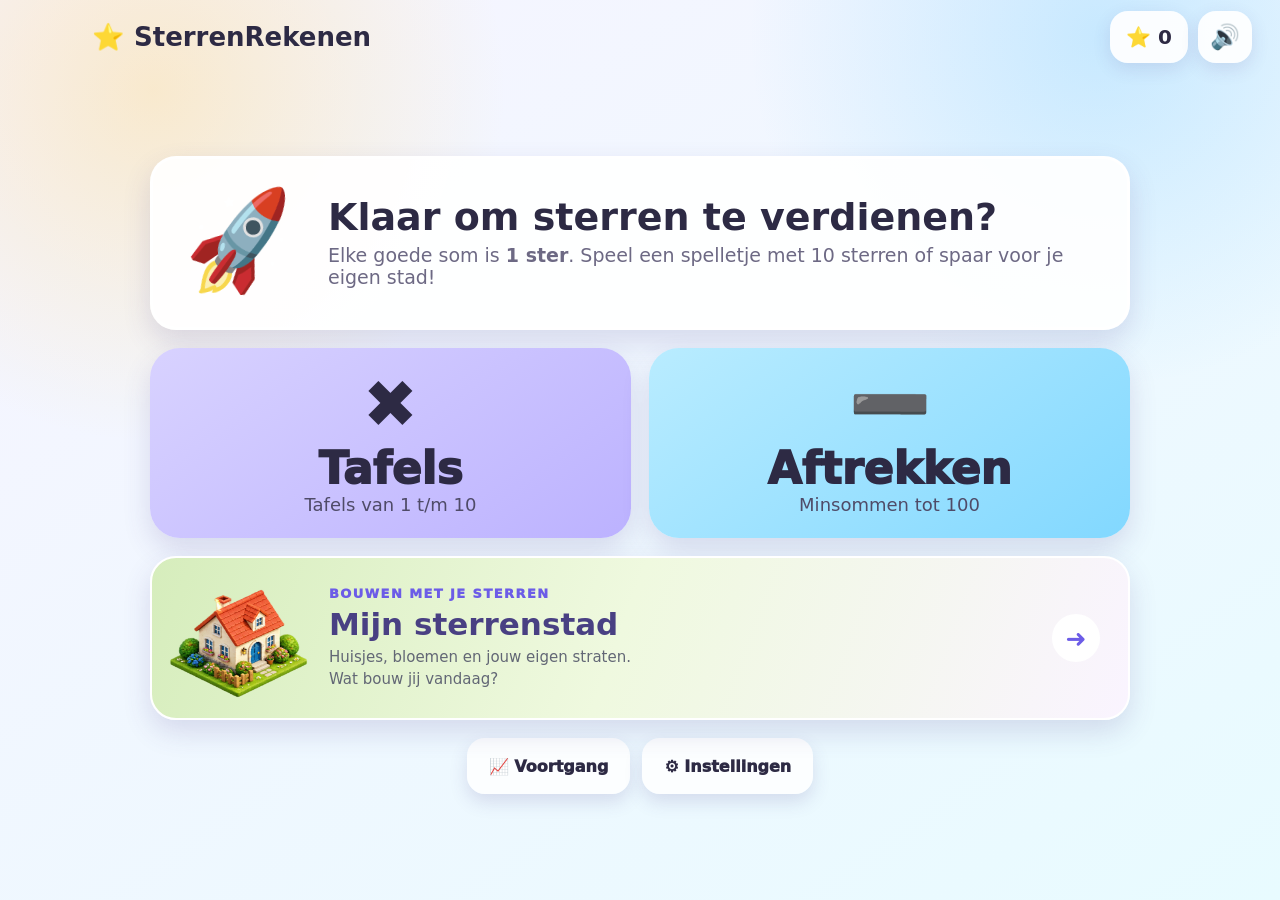
==== commit 2f4f72dd: "niet onbeperkt de tafel van 1 laten doen" ====
--- a/index.html
+++ b/index.html
@@ -84,7 +84,7 @@
         <div>
           <div class="eyebrow">Tafels</div>
           <h1>Kies één of meer tafels</h1>
-          <p>Tik op alle tafels die je samen wilt oefenen.</p>
+          <p>Kies je tafels. Na 3 foutloze reeksen van 10 sommen rust een tafel tot morgen, of tot je 6 reeksen met andere tafels hebt gedaan.</p>
         </div>
       </div>
       <div id="tableGrid" class="table-grid"></div>
--- a/style.css
+++ b/style.css
@@ -356,3 +356,6 @@
 @media (prefers-reduced-motion: reduce) {
   .city-screen, .city-item { animation:none; transition:none; }
 }
+
+.table-btn small { display:block; font-size:12px; line-height:1.35; margin-top:8px; font-weight:600; }
+.table-btn:disabled { opacity:.6; cursor:not-allowed; background:#edeaf4; }
